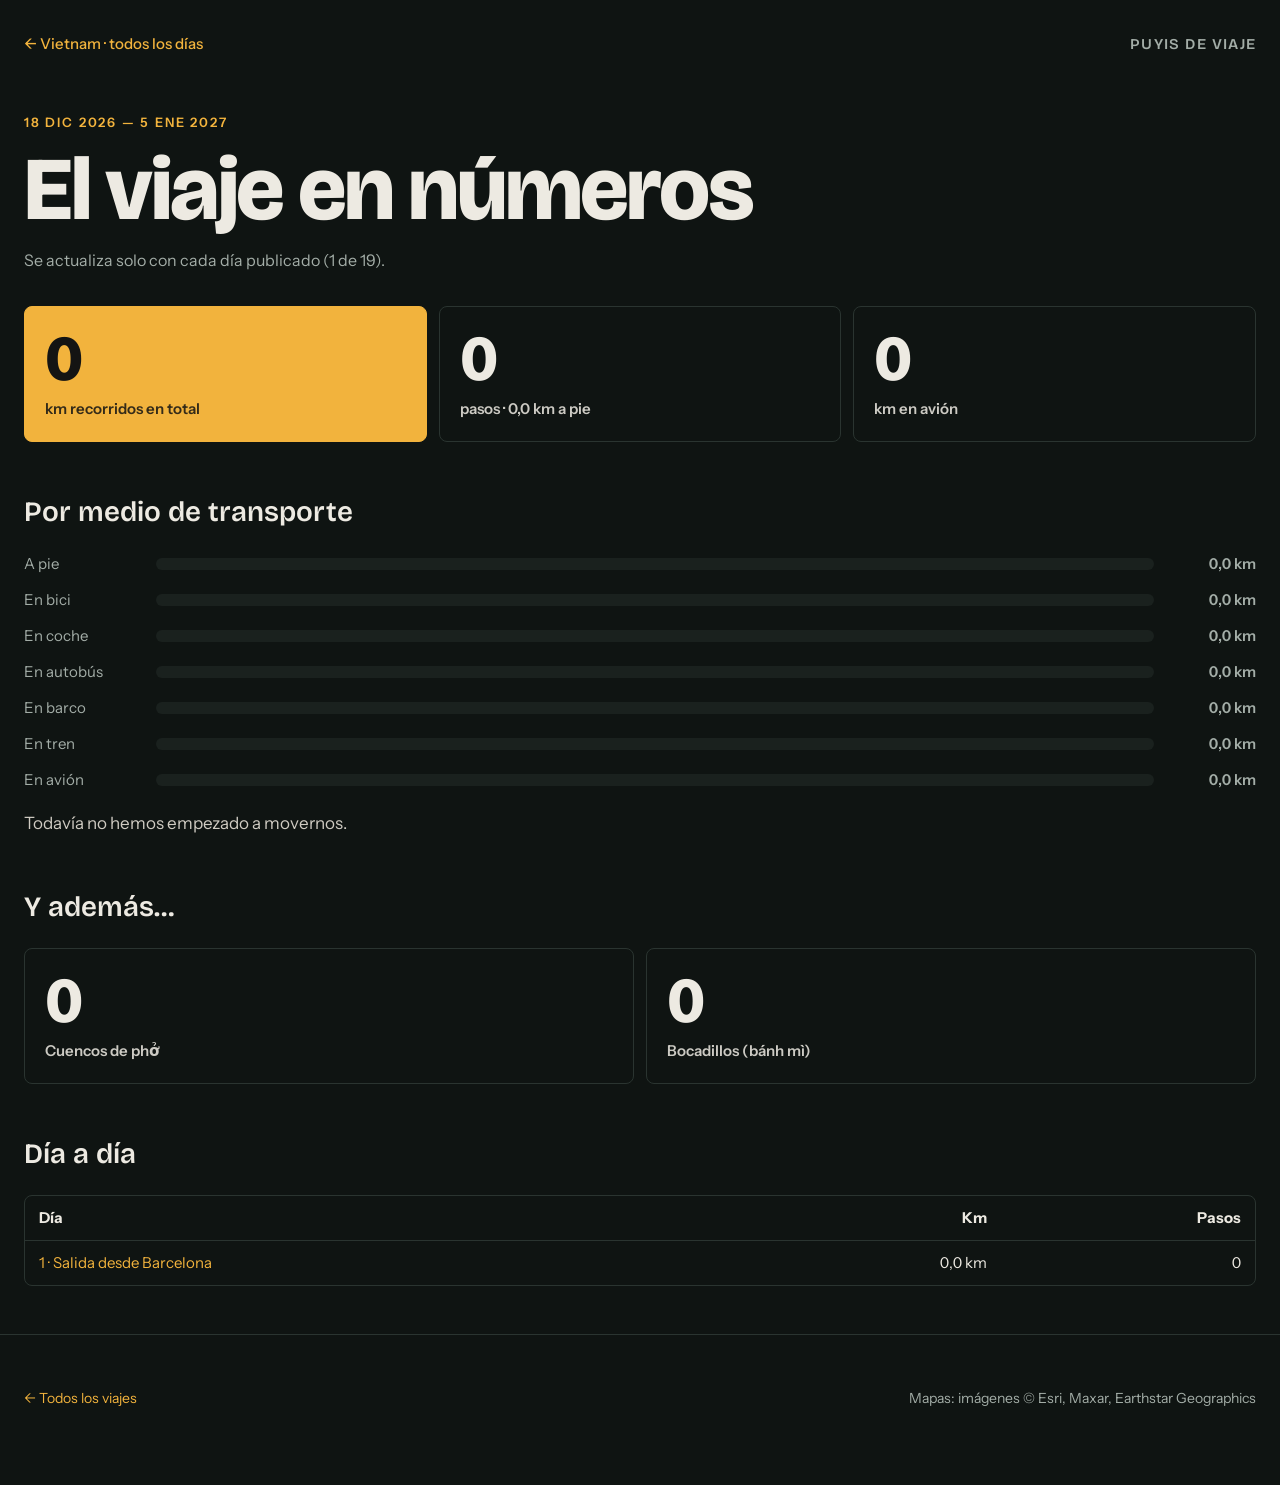
==== estadisticas/index.html @ 6f9e5bf7 "Página de estadísticas, 19 días preparados (el 18 dic visible) y título corto del 22 Co-Authored-By:" ====
<!doctype html>
<html lang="es">
<head>
<meta charset="utf-8">
<meta name="viewport" content="width=device-width, initial-scale=1">
<meta name="robots" content="noindex, nofollow">
<title>Estadísticas — Puyis en Vietnam</title>
<meta name="description" content="El viaje en números">
<meta property="og:type" content="article">
<meta property="og:title" content="Estadísticas — Puyis en Vietnam">
<meta property="og:description" content="El viaje en números">
<meta property="og:image" content="https://puyisdeviaje.github.io/Vietnam/assets/img/compartir.jpg">
<meta property="og:url" content="https://puyisdeviaje.github.io/Vietnam/estadisticas/">
<meta name="twitter:card" content="summary_large_image">
<link rel="preconnect" href="https://fonts.googleapis.com">
<link rel="preconnect" href="https://fonts.gstatic.com" crossorigin>
<link href="https://fonts.googleapis.com/css2?family=Bricolage+Grotesque:opsz,wght@12..96,600;12..96,800&family=Instrument+Sans:wght@400;500;600;700&display=swap" rel="stylesheet">

<link rel="stylesheet" href="../assets/css/estilo.css">
</head>
<body>

<header class="envoltura cabecera">
  <a href="../">← Vietnam · todos los días</a>
  <span class="cabecera__marca">Puyis de viaje</span>
</header>

<section class="envoltura entrada__cab">
  <div class="etiqueta">18 dic 2026 — 5 ene 2027</div>
  <h1>El viaje en números</h1>
  <p class="estad__nota">Se actualiza solo con cada día publicado (1 de 19).</p>
</section>

<section class="envoltura estad">
  <div class="estad__destacados">
    <div class="cifra cifra--acento">
      <span class="cifra__num">0</span>
      <span class="cifra__txt">km recorridos en total</span>
    </div>
    <div class="cifra">
      <span class="cifra__num">0</span>
      <span class="cifra__txt">pasos · 0,0 km a pie</span>
    </div>
    <div class="cifra">
      <span class="cifra__num">0</span>
      <span class="cifra__txt">km en avión</span>
    </div>
  </div>

  <h2 class="estad__titulo">Por medio de transporte</h2>
  
  <ul class="barras">
    
    <li class="barra barra--vacia">
      <span class="barra__nombre">A pie</span>
      <span class="barra__pista"><span class="barra__relleno barra__relleno--pie" style="width:0.0%"></span></span>
      <span class="barra__valor">0,0 km</span>
    </li>
    
    <li class="barra barra--vacia">
      <span class="barra__nombre">En bici</span>
      <span class="barra__pista"><span class="barra__relleno barra__relleno--bici" style="width:0.0%"></span></span>
      <span class="barra__valor">0,0 km</span>
    </li>
    
    <li class="barra barra--vacia">
      <span class="barra__nombre">En coche</span>
      <span class="barra__pista"><span class="barra__relleno barra__relleno--coche" style="width:0.0%"></span></span>
      <span class="barra__valor">0,0 km</span>
    </li>
    
    <li class="barra barra--vacia">
      <span class="barra__nombre">En autobús</span>
      <span class="barra__pista"><span class="barra__relleno barra__relleno--bus" style="width:0.0%"></span></span>
      <span class="barra__valor">0,0 km</span>
    </li>
    
    <li class="barra barra--vacia">
      <span class="barra__nombre">En barco</span>
      <span class="barra__pista"><span class="barra__relleno barra__relleno--barco" style="width:0.0%"></span></span>
      <span class="barra__valor">0,0 km</span>
    </li>
    
    <li class="barra barra--vacia">
      <span class="barra__nombre">En tren</span>
      <span class="barra__pista"><span class="barra__relleno barra__relleno--tren" style="width:0.0%"></span></span>
      <span class="barra__valor">0,0 km</span>
    </li>
    
    <li class="barra barra--vacia">
      <span class="barra__nombre">En avión</span>
      <span class="barra__pista"><span class="barra__relleno barra__relleno--avion" style="width:0.0%"></span></span>
      <span class="barra__valor">0,0 km</span>
    </li>
    
  </ul>
  <p class="estad__usados">
    Todavía no hemos empezado a movernos.
  </p>

  <h2 class="estad__titulo">Y además…</h2>
  <div class="estad__contadores">
    
    <div class="cifra">
      <span class="cifra__num">0</span>
      <span class="cifra__txt">Cuencos de phở</span>
    </div>
    
    <div class="cifra">
      <span class="cifra__num">0</span>
      <span class="cifra__txt">Bocadillos (bánh mì)</span>
    </div>
    
  </div>

  
  <h2 class="estad__titulo">Día a día</h2>
  <div class="tabla-envoltura">
    <table class="tabla">
      <thead><tr><th scope="col">Día</th><th scope="col">Km</th><th scope="col">Pasos</th></tr></thead>
      <tbody>
        
        <tr>
          <td><a href="../dias/01-salida-desde-barcelona/">1 · Salida desde Barcelona</a></td>
          <td>0,0 km</td>
          <td>0</td>
        </tr>
        
      </tbody>
    </table>
  </div>
  
</section>

<footer class="envoltura pie">
  <a href="https://puyisdeviajemenu.wordpress.com/">← Todos los viajes</a>
  <span>Mapas: imágenes © Esri, Maxar, Earthstar Geographics</span>
</footer>

</body>
</html>
---- assets/css/estilo.css ----
/* Puyis de viaje · estilo "cuaderno de satélite" */
:root{
  --fondo:#0F1412; --texto:#EDEAE2; --texto-2:#CFCBC2; --suave:#A3ADA7;
  --linea:#2A3430; --acento:#F2B33D; --acento-hover:#FFD27A;
  --pie:#FF8A5B; --vehiculo:#5DB8F5;
  --display:'Bricolage Grotesque',system-ui,sans-serif;
  --cuerpo:'Instrument Sans',system-ui,sans-serif;
  --ancho:1280px;
}
*{box-sizing:border-box}
html{scroll-behavior:smooth}
body{margin:0;background:var(--fondo);color:var(--texto);font-family:var(--cuerpo);font-size:17px;line-height:1.6;-webkit-font-smoothing:antialiased}
img{max-width:100%;display:block}
a{color:var(--acento);text-decoration:none}
a:hover{color:var(--acento-hover)}
.envoltura{max-width:var(--ancho);margin:0 auto;padding:0 24px}
.etiqueta{font-size:13px;font-weight:600;letter-spacing:.14em;text-transform:uppercase;color:var(--acento)}
.etiqueta--suave{color:var(--suave)}

/* Cabecera */
.cabecera{display:flex;flex-wrap:wrap;gap:12px;justify-content:space-between;align-items:center;padding-top:20px;padding-bottom:20px}
.cabecera a{font-size:15px;font-weight:500;padding:12px 0}
.cabecera__marca{font-family:var(--display);font-weight:600;font-size:15px;letter-spacing:.08em;text-transform:uppercase;color:var(--suave)}

/* Portada */
.portada{position:relative;height:min(620px,78vh);min-height:420px;overflow:hidden}
.portada img{position:absolute;inset:0;width:100%;height:100%;object-fit:cover}
.portada::after{content:"";position:absolute;inset:0;background:rgba(10,14,12,.45)}
.portada__texto{position:absolute;left:0;right:0;bottom:0;z-index:1;padding-bottom:56px}
.portada h1{margin:12px 0 0;font-family:var(--display);font-weight:800;font-size:clamp(64px,12vw,168px);line-height:.9;letter-spacing:-.03em}
.portada p{margin:20px 0 0;font-size:20px;line-height:1.5;max-width:620px;color:#E2DED4}

/* Ruta */
.ruta{padding-top:48px}
.ruta ol{list-style:none;margin:20px 0 0;padding:0;display:flex;flex-wrap:wrap;gap:12px 0}
.ruta li{display:flex;align-items:center;gap:12px;padding-right:12px}
.ruta strong{font-family:var(--display);font-size:24px;font-weight:600}
.ruta span{font-size:14px;color:var(--suave)}
.ruta li:not(:last-child)::after{content:"→";color:var(--acento)}

/* Lista de días */
.dias{padding-top:56px;padding-bottom:32px}
.dias__cab{display:flex;flex-wrap:wrap;justify-content:space-between;align-items:baseline;gap:12px;margin-bottom:28px;border-top:1px solid var(--linea);padding-top:32px}
.dias__cab h2{margin:0;font-family:var(--display);font-weight:600;font-size:40px;letter-spacing:-.01em}
.dias__cab span{font-size:15px;color:var(--suave)}
.rejilla{display:grid;grid-template-columns:repeat(auto-fill,minmax(320px,1fr));gap:40px 28px}
.tarjeta{display:flex;flex-direction:column;gap:12px;color:var(--texto)}
.tarjeta:hover{color:var(--texto)}
.tarjeta img{width:100%;aspect-ratio:4/3;object-fit:cover;border-radius:6px;transition:transform .3s}
.tarjeta:hover img{transform:scale(1.015)}
.tarjeta h3{margin:0;font-family:var(--display);font-size:28px;font-weight:600;line-height:1.15}
.tarjeta p{margin:0;font-size:16px;line-height:1.55;color:var(--suave)}
.vacio{border:1px dashed var(--linea);border-radius:8px;padding:48px 24px;text-align:center;color:var(--suave)}
.vacio strong{display:block;font-family:var(--display);font-size:28px;color:var(--texto);margin-bottom:8px}

/* Inicio: cuadrícula 4×4 que cabe en el móvil sin scroll */
.inicio{max-width:min(720px,calc((100vh - 160px) * 0.8));min-width:min(100%,360px);margin:0 auto;padding:0 12px}
.inicio__cab{display:flex;justify-content:space-between;align-items:center;padding:10px 4px 0}
.inicio__volver{font-size:15px;font-weight:500;padding:10px 0}
.inicio__titulo{display:flex;flex-wrap:wrap;align-items:baseline;justify-content:space-between;gap:4px 16px;padding:6px 4px 16px}
.inicio__titulo h1{margin:0;font-family:var(--display);font-weight:800;font-size:clamp(48px,13vw,96px);line-height:.95;letter-spacing:-.03em}
.calendario{list-style:none;margin:0;padding:0;display:grid;grid-template-columns:repeat(4,minmax(0,1fr));gap:4px}
.casilla{position:relative;aspect-ratio:1/1;overflow:hidden;border-radius:6px;background:#1A211E}
.casilla>a,.casilla>div{position:absolute;inset:0;display:block;color:#fff}
.casilla img{position:absolute;inset:0;width:100%;height:100%;object-fit:cover;transition:transform .3s}
.casilla>a::after,.casilla>div::after{content:"";position:absolute;inset:0;background:linear-gradient(180deg,rgba(0,0,0,.45) 0%,rgba(0,0,0,0) 45%,rgba(0,0,0,.55) 100%)}
.casilla a:hover img{transform:scale(1.04)}
.casilla__fecha,.casilla__lugar{position:absolute;left:8px;right:6px;z-index:1;text-shadow:0 1px 3px rgba(0,0,0,.6)}
.casilla__fecha{top:6px;font-family:var(--display);font-weight:800;font-size:clamp(18px,5.6vw,40px);line-height:1}
.casilla__fecha small{display:block;font-family:var(--cuerpo);font-weight:600;font-size:clamp(10px,2.6vw,13px);letter-spacing:.1em;text-transform:uppercase;margin-top:2px}
.casilla__lugar{bottom:6px;font-size:clamp(9.5px,2.6vw,14px);font-weight:600;line-height:1.15;display:-webkit-box;-webkit-line-clamp:3;-webkit-box-orient:vertical;overflow:hidden}
.casilla--futura img{filter:saturate(.45) brightness(.72)}
.casilla--futura .casilla__fecha,.casilla--futura .casilla__lugar{color:#C9CEC9}
.casilla--cifras{background:var(--acento)}
.casilla--cifras>a{display:flex;flex-direction:column;justify-content:center;align-items:flex-start;padding:8px;color:#141413}
.casilla--cifras>a::after{display:none}
.casilla--cifras>a:hover{background:var(--acento-hover);color:#141413}
.cifras__num{font-family:var(--display);font-weight:800;font-size:clamp(22px,7vw,48px);line-height:1}
.cifras__txt{font-size:clamp(10px,2.7vw,14px);font-weight:700;line-height:1.15;margin-top:2px}
.cifras__sub{font-size:clamp(9px,2.4vw,12px);font-weight:500;margin-top:4px;opacity:.8}
.inicio__intro{margin:20px 4px 32px;font-size:16px;color:var(--suave);max-width:620px}

/* Entrada */
.entrada__cab{padding-top:24px;padding-bottom:32px}
.entrada__cab h1{margin:14px 0 0;font-family:var(--display);font-weight:800;font-size:clamp(44px,7vw,96px);line-height:.95;letter-spacing:-.025em;max-width:1000px}
.mapa{margin:0}
.mapa__lienzo{position:relative;border-radius:8px;overflow:hidden}
.mapa__lienzo img{width:100%}
.pin{position:absolute;transform:translate(-50%,-50%);width:40px;height:40px;border-radius:50%;background:var(--acento);border:3px solid #fff;color:#141413;font-weight:700;font-size:17px;display:flex;align-items:center;justify-content:center}
.pin:hover{color:#141413;background:var(--acento-hover)}
.mapa figcaption{display:flex;flex-wrap:wrap;justify-content:space-between;gap:12px 24px;padding-top:16px;font-size:15px;color:var(--suave)}
.datos{display:flex;flex-wrap:wrap;gap:12px;margin-top:24px}
.dato{border:1px solid var(--linea);border-radius:999px;padding:10px 18px;font-size:15px}
.dato i{font-style:normal;font-weight:700;margin-right:6px}
.interactivo{margin-top:24px;border:1px solid var(--linea);border-radius:8px}
.interactivo summary{cursor:pointer;padding:14px 18px;font-weight:600;color:var(--acento);list-style:none}
.interactivo summary::-webkit-details-marker{display:none}
#mapa-interactivo{height:min(70vh,640px);border-radius:0 0 8px 8px}
.texto{max-width:812px;margin:0 auto}
.texto p{margin:0 0 22px;font-size:19px;line-height:1.7;color:var(--texto-2)}
.texto p:first-child{font-size:21px;color:var(--texto)}
.cuerpo{display:flex;flex-direction:column;gap:56px;padding-top:56px;padding-bottom:24px}
.foto{margin:0;scroll-margin-top:24px}
.foto img{width:100%;border-radius:6px;cursor:zoom-in}
.foto figcaption{display:flex;align-items:center;gap:14px;padding-top:14px;font-size:16px;color:var(--texto-2)}
.foto__n{flex:none;width:32px;height:32px;border-radius:50%;background:var(--acento);color:#141413;font-weight:700;font-size:15px;display:flex;align-items:center;justify-content:center}
.foto__hora{color:var(--suave);font-variant-numeric:tabular-nums}
.pareja{display:grid;grid-template-columns:repeat(auto-fit,minmax(300px,1fr));gap:28px}
.navdias{display:flex;flex-wrap:wrap;justify-content:space-between;gap:20px;margin-top:40px;padding-top:32px;padding-bottom:64px;border-top:1px solid var(--linea)}
.navdias a{display:flex;flex-direction:column;gap:6px;padding:8px 0;color:var(--texto)}
.navdias a:last-child{text-align:right;margin-left:auto}
.navdias strong{font-family:var(--display);font-size:24px;font-weight:600}

/* Visor de fotos */
.visor{border:0;padding:0;background:transparent;max-width:100vw;max-height:100vh;width:100vw;height:100vh}
.visor::backdrop{background:rgba(5,8,7,.94)}
.visor img{width:100%;height:100%;object-fit:contain;cursor:zoom-out}

/* Pie */
.pie{display:flex;flex-wrap:wrap;justify-content:space-between;gap:16px;padding-top:40px;padding-bottom:64px;border-top:1px solid var(--linea);font-size:14px;color:var(--suave)}
.pie a{padding:12px 0}
.pie span{padding:12px 0}

/* Leaflet en tema oscuro */
.leaflet-popup-content-wrapper,.leaflet-popup-tip{background:#1A211E;color:var(--texto)}
.leaflet-popup-content{margin:10px}
.leaflet-popup-content img{width:220px;border-radius:4px;margin-bottom:6px}
.pin-mapa{background:var(--acento);border:2px solid #fff;border-radius:50%;color:#141413;font-weight:700;font-size:13px;display:flex;align-items:center;justify-content:center}

@media (max-width:600px){
  body{font-size:16px}
  .pin{width:30px;height:30px;font-size:14px;border-width:2px}
  .texto p,.texto p:first-child{font-size:18px}
  .dias__cab h2{font-size:32px}
}

/* Colores por medio de transporte */
:root{--t-pie:#FF8A5B;--t-bici:#7BD389;--t-coche:#5DB8F5;--t-bus:#A897FF;--t-barco:#3FD0C9;--t-tren:#F27EB3;--t-avion:#F2B33D}
.dato__punto{display:inline-block;width:10px;height:10px;border-radius:50%;margin-right:8px;vertical-align:middle}
.dato__punto--pie,.barra__relleno--pie{background:var(--t-pie)}
.dato__punto--bici,.barra__relleno--bici{background:var(--t-bici)}
.dato__punto--coche,.barra__relleno--coche{background:var(--t-coche)}
.dato__punto--bus,.barra__relleno--bus{background:var(--t-bus)}
.dato__punto--barco,.barra__relleno--barco{background:var(--t-barco)}
.dato__punto--tren,.barra__relleno--tren{background:var(--t-tren)}
.dato__punto--avion,.barra__relleno--avion{background:var(--t-avion)}
.entrada__portada{width:100%;aspect-ratio:16/9;object-fit:cover}
.texto--pendiente p,.texto--pendiente p:first-child{font-size:18px;color:var(--suave);font-style:italic;text-align:center}

/* Estadísticas */
.estad{padding-bottom:48px}
.estad__nota{margin:16px 0 0;color:var(--suave);font-size:16px}
.estad__destacados,.estad__contadores{display:grid;grid-template-columns:repeat(auto-fit,minmax(220px,1fr));gap:12px}
.cifra{border:1px solid var(--linea);border-radius:8px;padding:20px;display:flex;flex-direction:column;gap:6px}
.cifra--acento{background:var(--acento);border-color:var(--acento);color:#141413}
.cifra__num{font-family:var(--display);font-weight:800;font-size:clamp(40px,8vw,64px);line-height:1;font-variant-numeric:tabular-nums}
.cifra__txt{font-size:15px;font-weight:600;color:inherit;opacity:.85}
.estad__titulo{font-family:var(--display);font-weight:600;font-size:28px;margin:48px 0 18px}
.barras{list-style:none;margin:0;padding:0;display:flex;flex-direction:column;gap:12px}
.barra{display:grid;grid-template-columns:120px 1fr 90px;align-items:center;gap:12px;font-size:15px}
.barra__pista{height:12px;border-radius:6px;background:#1A211E;overflow:hidden}
.barra__relleno{display:block;height:100%;border-radius:6px;min-width:0}
.barra__valor{text-align:right;font-variant-numeric:tabular-nums;font-weight:600}
.barra--vacia{color:var(--suave)}
.estad__usados{color:var(--texto-2);margin:18px 0 0}
.tabla-envoltura{overflow-x:auto;border:1px solid var(--linea);border-radius:8px}
.tabla{width:100%;border-collapse:collapse;font-size:15px}
.tabla th,.tabla td{padding:10px 14px;text-align:left;border-bottom:1px solid var(--linea)}
.tabla td:not(:first-child),.tabla th:not(:first-child){white-space:nowrap}
.tabla th:not(:first-child),.tabla td:not(:first-child){text-align:right;font-variant-numeric:tabular-nums}
.tabla tr:last-child td{border-bottom:0}
@media (max-width:600px){.barra{grid-template-columns:92px 1fr 72px;font-size:14px}}
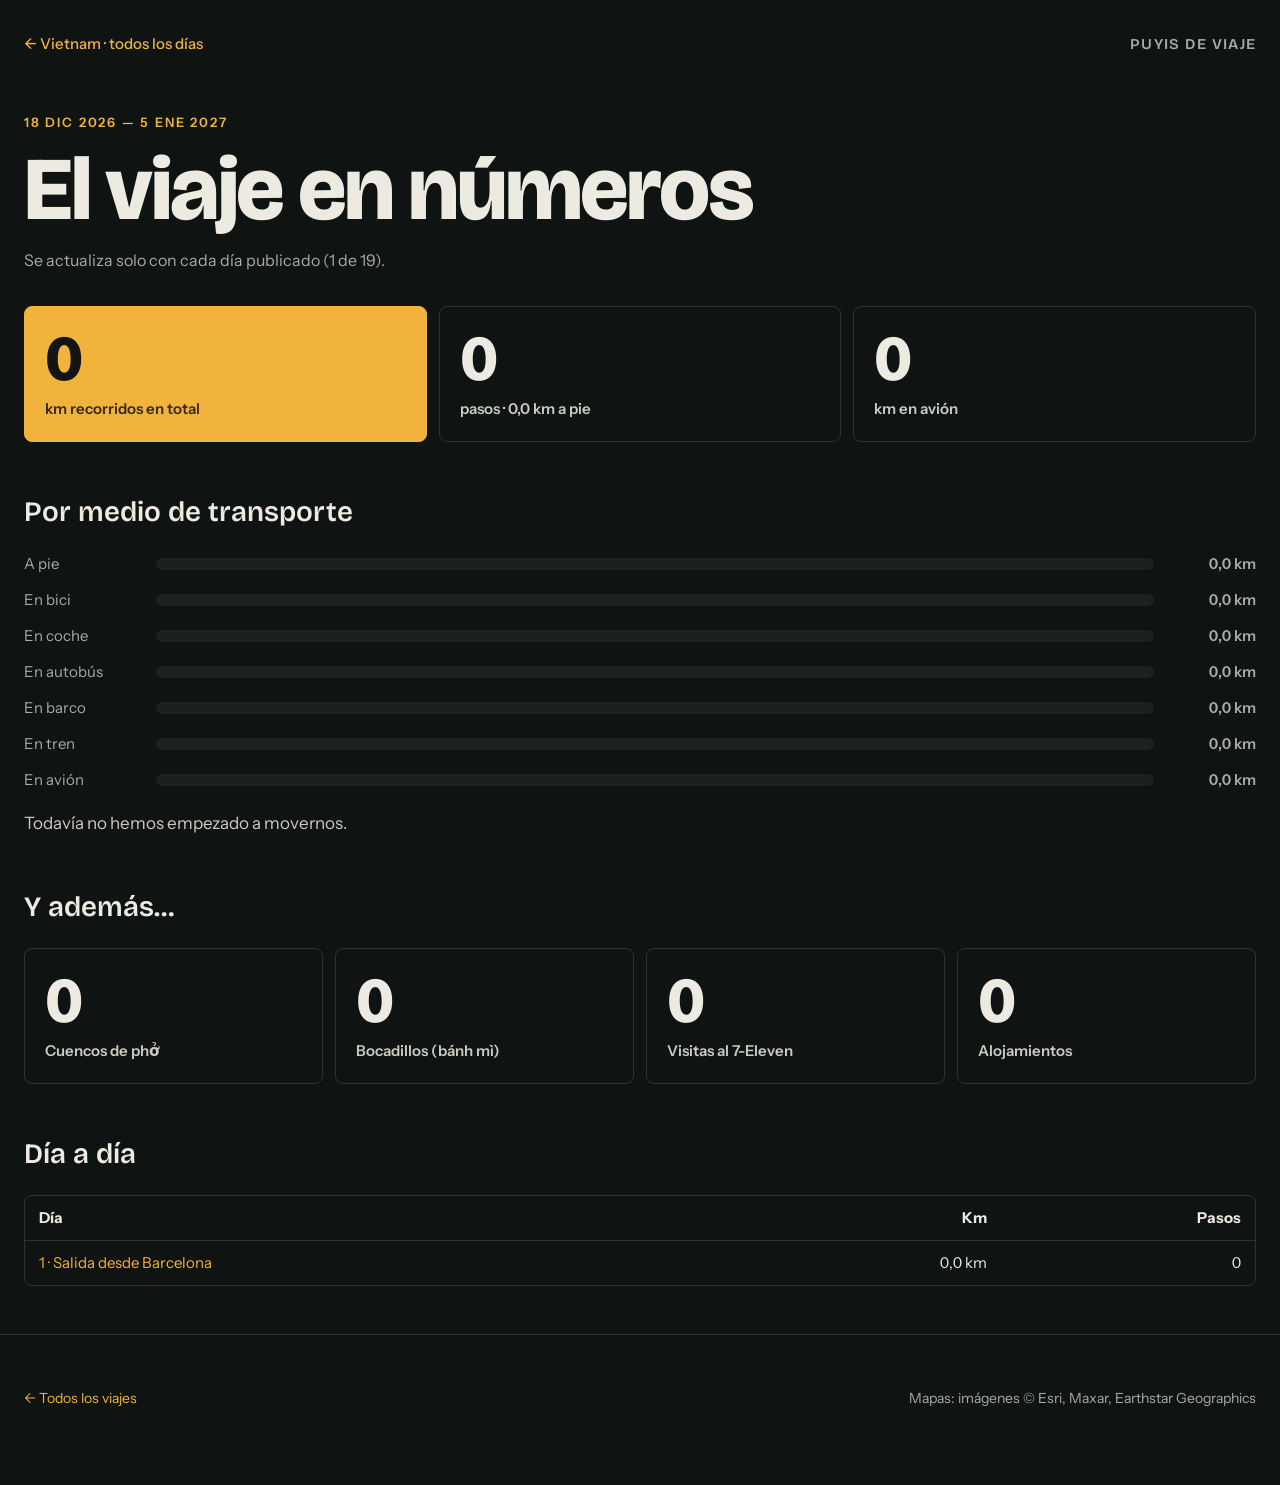
==== commit 400dbcd5: "Casilla «El viaje en números»; contadores de 7-Eleven y alojamientos Co-Authored-By: Claude Opus 5.5" ====
--- a/estadisticas/index.html
+++ b/estadisticas/index.html
@@ -111,6 +111,16 @@
       <span class="cifra__txt">Bocadillos (bánh mì)</span>
     </div>
     
+    <div class="cifra">
+      <span class="cifra__num">0</span>
+      <span class="cifra__txt">Visitas al 7-Eleven</span>
+    </div>
+    
+    <div class="cifra">
+      <span class="cifra__num">0</span>
+      <span class="cifra__txt">Alojamientos</span>
+    </div>
+    
   </div>
 
   
--- a/assets/css/estilo.css
+++ b/assets/css/estilo.css
@@ -75,6 +75,7 @@
 .casilla--cifras>a{display:flex;flex-direction:column;justify-content:center;align-items:flex-start;padding:8px;color:#141413}
 .casilla--cifras>a::after{display:none}
 .casilla--cifras>a:hover{background:var(--acento-hover);color:#141413}
+.cifras__titulo{font-family:var(--display);font-weight:800;font-size:clamp(14px,4.2vw,26px);line-height:1.05}
 .cifras__num{font-family:var(--display);font-weight:800;font-size:clamp(22px,7vw,48px);line-height:1}
 .cifras__txt{font-size:clamp(10px,2.7vw,14px);font-weight:700;line-height:1.15;margin-top:2px}
 .cifras__sub{font-size:clamp(9px,2.4vw,12px);font-weight:500;margin-top:4px;opacity:.8}
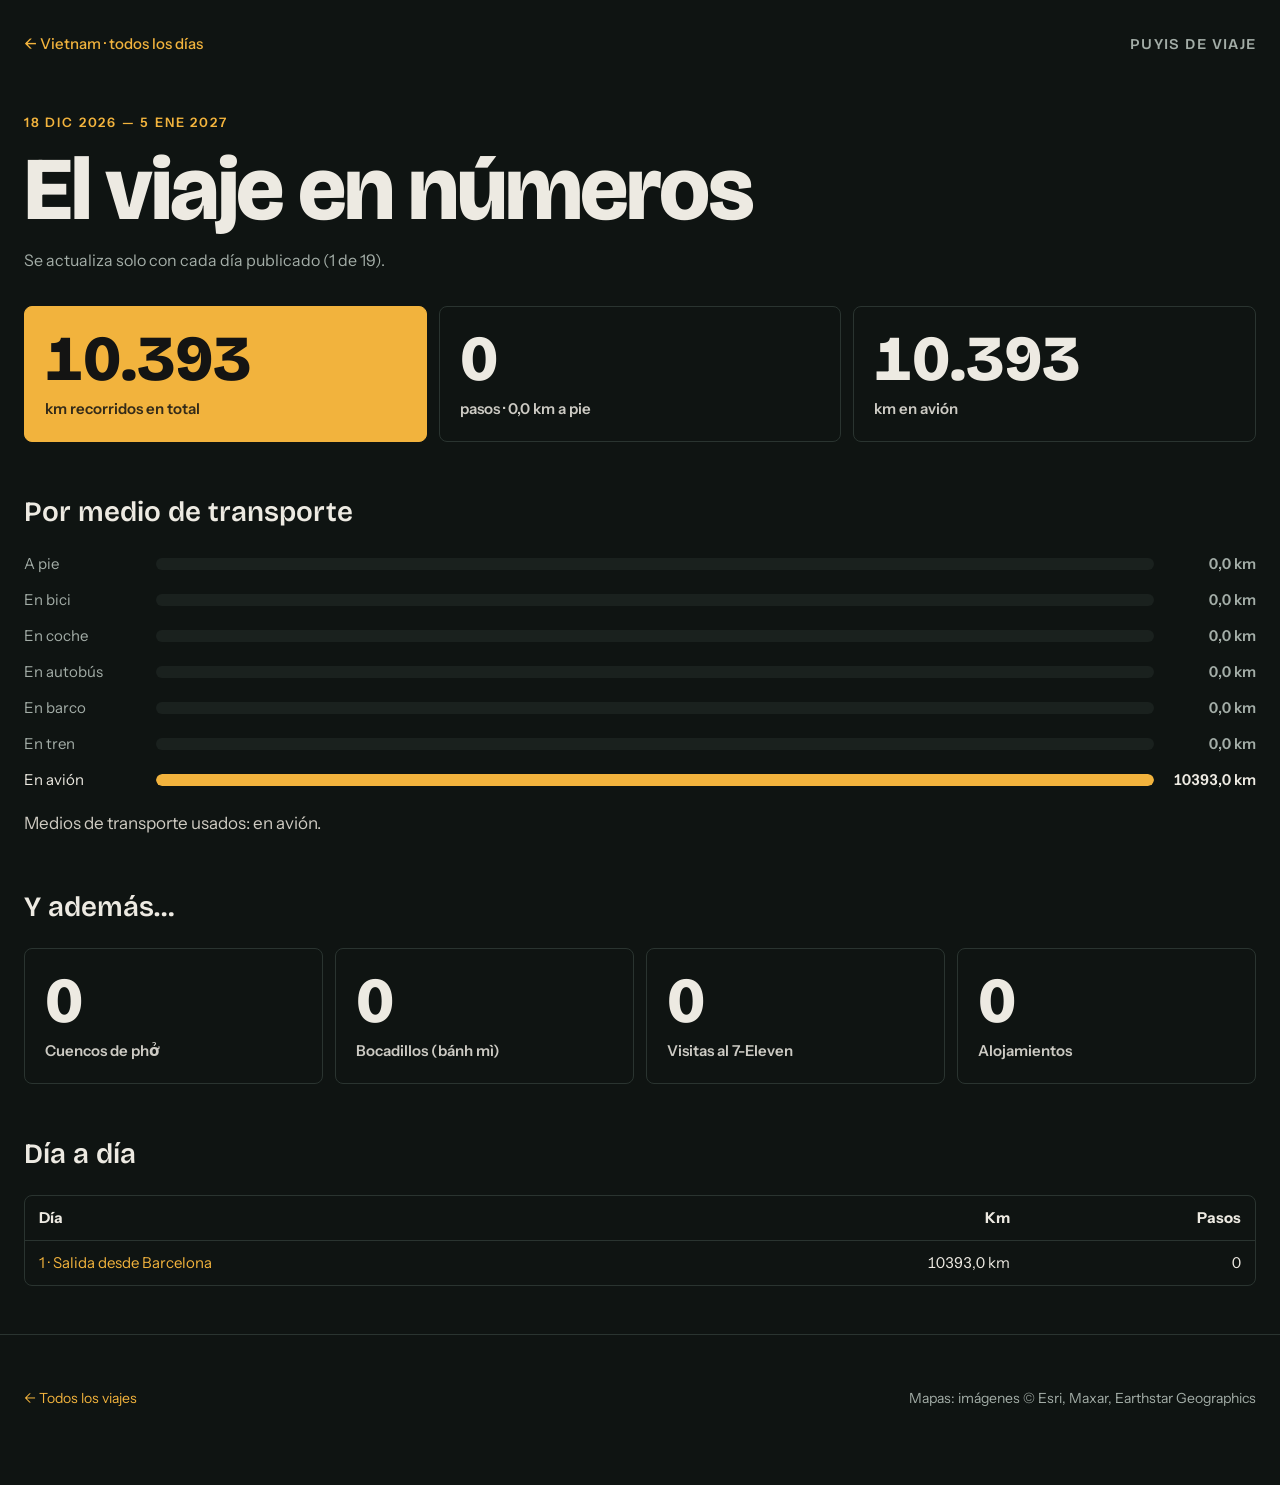
==== commit 3bbe2781: "Mapas de los vuelos (Barcelona–Abu Dabi–Hanói y vuelta) y km en avión Co-Authored-By: Claude Opus 5." ====
--- a/estadisticas/index.html
+++ b/estadisticas/index.html
@@ -34,7 +34,7 @@
 <section class="envoltura estad">
   <div class="estad__destacados">
     <div class="cifra cifra--acento">
-      <span class="cifra__num">0</span>
+      <span class="cifra__num">10.393</span>
       <span class="cifra__txt">km recorridos en total</span>
     </div>
     <div class="cifra">
@@ -42,7 +42,7 @@
       <span class="cifra__txt">pasos · 0,0 km a pie</span>
     </div>
     <div class="cifra">
-      <span class="cifra__num">0</span>
+      <span class="cifra__num">10.393</span>
       <span class="cifra__txt">km en avión</span>
     </div>
   </div>
@@ -87,15 +87,16 @@
       <span class="barra__valor">0,0 km</span>
     </li>
     
-    <li class="barra barra--vacia">
+    <li class="barra">
       <span class="barra__nombre">En avión</span>
-      <span class="barra__pista"><span class="barra__relleno barra__relleno--avion" style="width:0.0%"></span></span>
-      <span class="barra__valor">0,0 km</span>
+      <span class="barra__pista"><span class="barra__relleno barra__relleno--avion" style="width:100.0%"></span></span>
+      <span class="barra__valor">10393,0 km</span>
     </li>
     
   </ul>
   <p class="estad__usados">
-    Todavía no hemos empezado a movernos.
+    Medios de transporte usados: en avión.
+    
   </p>
 
   <h2 class="estad__titulo">Y además…</h2>
@@ -132,7 +133,7 @@
         
         <tr>
           <td><a href="../dias/01-salida-desde-barcelona/">1 · Salida desde Barcelona</a></td>
-          <td>0,0 km</td>
+          <td>10393,0 km</td>
           <td>0</td>
         </tr>
         
--- a/assets/css/estilo.css
+++ b/assets/css/estilo.css
@@ -145,7 +145,7 @@
 .dato__punto--barco,.barra__relleno--barco{background:var(--t-barco)}
 .dato__punto--tren,.barra__relleno--tren{background:var(--t-tren)}
 .dato__punto--avion,.barra__relleno--avion{background:var(--t-avion)}
-.entrada__portada{width:100%;aspect-ratio:16/9;object-fit:cover}
+.mapa__pendiente{aspect-ratio:16/10;border:1px dashed var(--linea);border-radius:8px;background:#141A17;display:flex;flex-direction:column;align-items:center;justify-content:center;gap:12px;color:var(--suave);font-size:16px;text-align:center;padding:24px}
 .texto--pendiente p,.texto--pendiente p:first-child{font-size:18px;color:var(--suave);font-style:italic;text-align:center}
 
 /* Estadísticas */
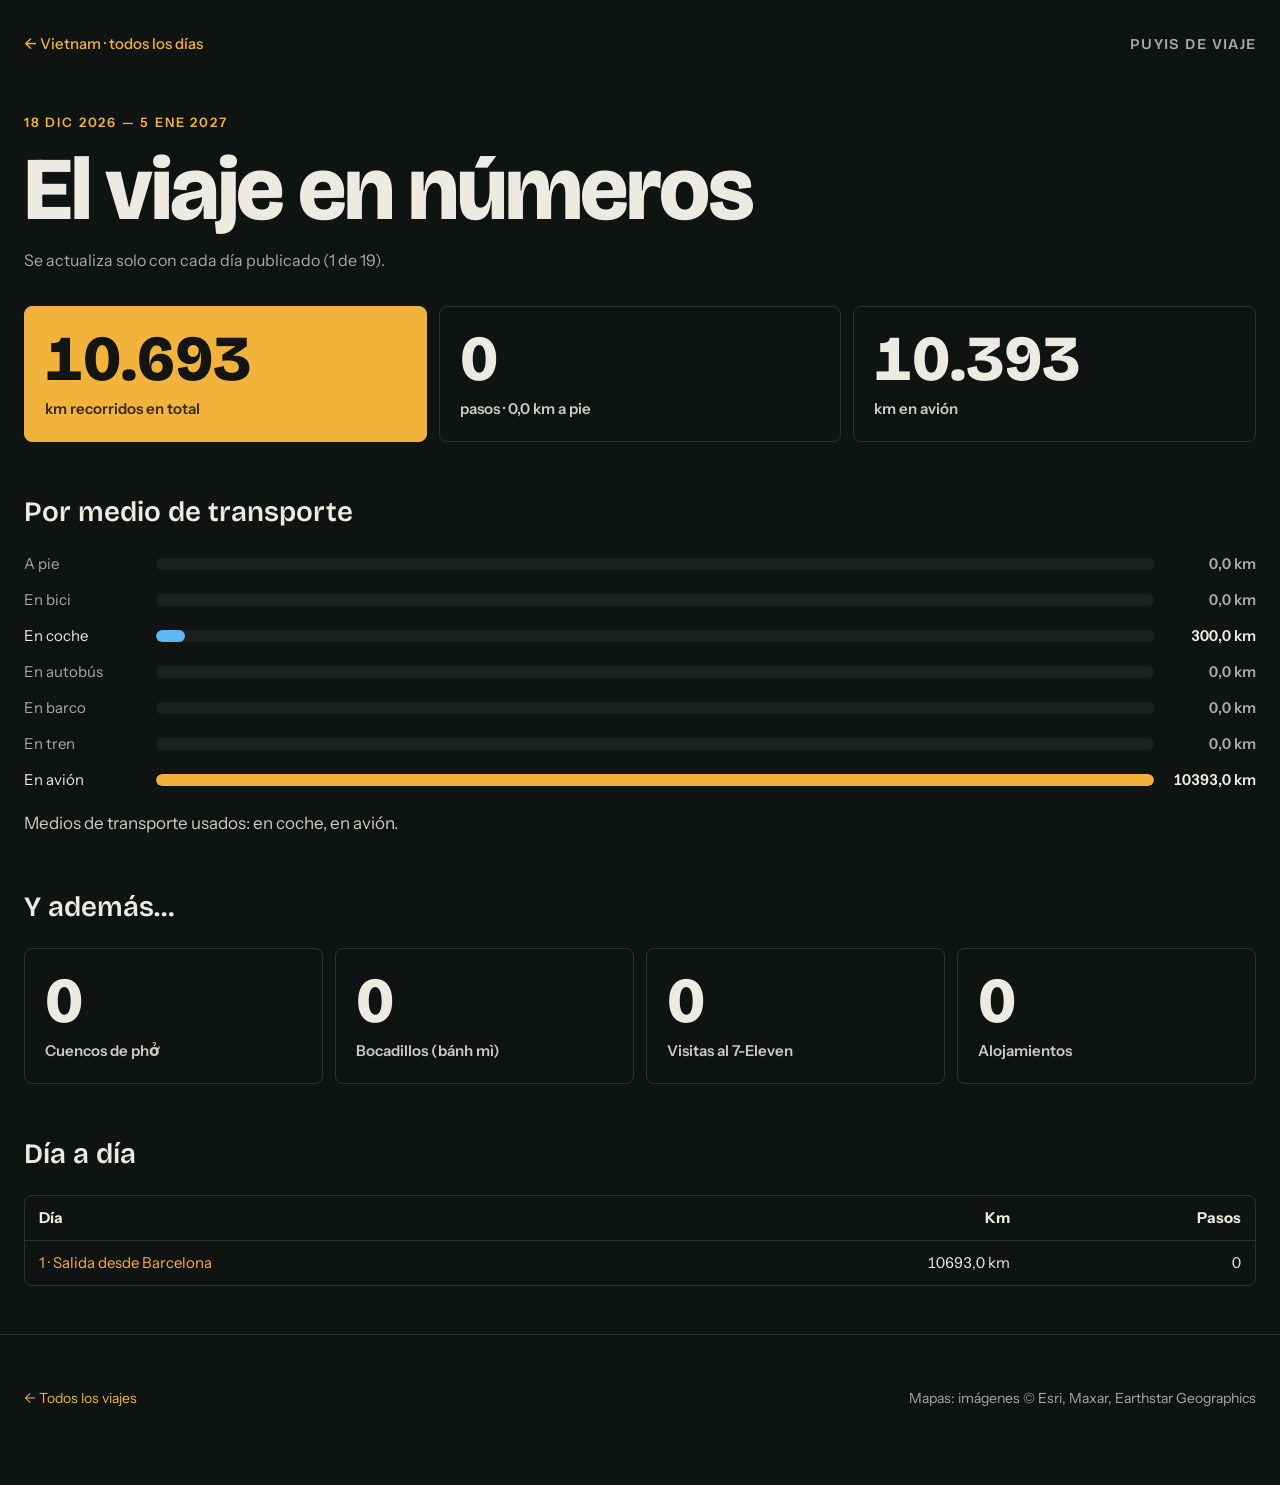
==== commit d5934734: "Trayectos en coche Zaragoza–aeropuerto de Barcelona (ida y vuelta) con recuadro ampliado Co-Authored" ====
--- a/estadisticas/index.html
+++ b/estadisticas/index.html
@@ -34,7 +34,7 @@
 <section class="envoltura estad">
   <div class="estad__destacados">
     <div class="cifra cifra--acento">
-      <span class="cifra__num">10.393</span>
+      <span class="cifra__num">10.693</span>
       <span class="cifra__txt">km recorridos en total</span>
     </div>
     <div class="cifra">
@@ -63,10 +63,10 @@
       <span class="barra__valor">0,0 km</span>
     </li>
     
-    <li class="barra barra--vacia">
+    <li class="barra">
       <span class="barra__nombre">En coche</span>
-      <span class="barra__pista"><span class="barra__relleno barra__relleno--coche" style="width:0.0%"></span></span>
-      <span class="barra__valor">0,0 km</span>
+      <span class="barra__pista"><span class="barra__relleno barra__relleno--coche" style="width:2.9%"></span></span>
+      <span class="barra__valor">300,0 km</span>
     </li>
     
     <li class="barra barra--vacia">
@@ -95,7 +95,7 @@
     
   </ul>
   <p class="estad__usados">
-    Medios de transporte usados: en avión.
+    Medios de transporte usados: en coche, en avión.
     
   </p>
 
@@ -133,7 +133,7 @@
         
         <tr>
           <td><a href="../dias/01-salida-desde-barcelona/">1 · Salida desde Barcelona</a></td>
-          <td>10393,0 km</td>
+          <td>10693,0 km</td>
           <td>0</td>
         </tr>
         
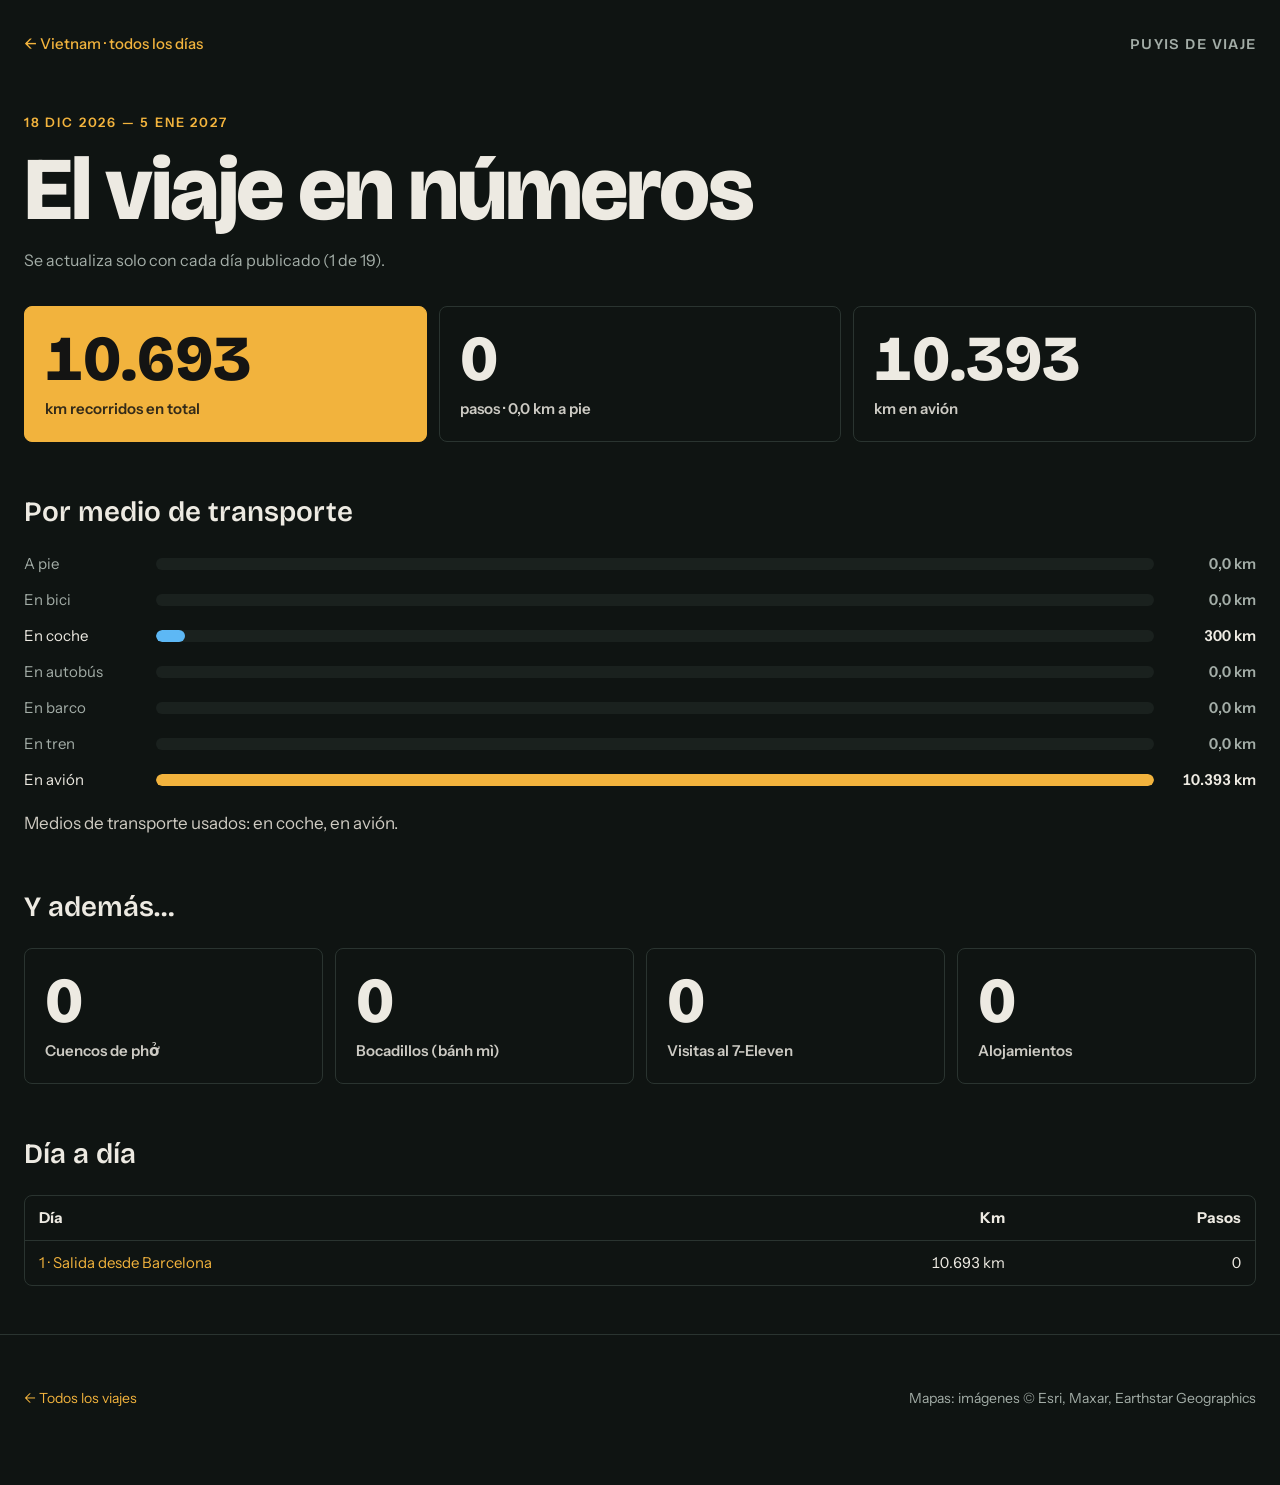
==== commit 81d15295: "Separador de miles en los kilómetros Co-Authored-By: Claude Opus 5.5 <noreply@anthropic.com> Claude-" ====
--- a/estadisticas/index.html
+++ b/estadisticas/index.html
@@ -66,7 +66,7 @@
     <li class="barra">
       <span class="barra__nombre">En coche</span>
       <span class="barra__pista"><span class="barra__relleno barra__relleno--coche" style="width:2.9%"></span></span>
-      <span class="barra__valor">300,0 km</span>
+      <span class="barra__valor">300 km</span>
     </li>
     
     <li class="barra barra--vacia">
@@ -90,7 +90,7 @@
     <li class="barra">
       <span class="barra__nombre">En avión</span>
       <span class="barra__pista"><span class="barra__relleno barra__relleno--avion" style="width:100.0%"></span></span>
-      <span class="barra__valor">10393,0 km</span>
+      <span class="barra__valor">10.393 km</span>
     </li>
     
   </ul>
@@ -133,7 +133,7 @@
         
         <tr>
           <td><a href="../dias/01-salida-desde-barcelona/">1 · Salida desde Barcelona</a></td>
-          <td>10693,0 km</td>
+          <td>10.693 km</td>
           <td>0</td>
         </tr>
         
